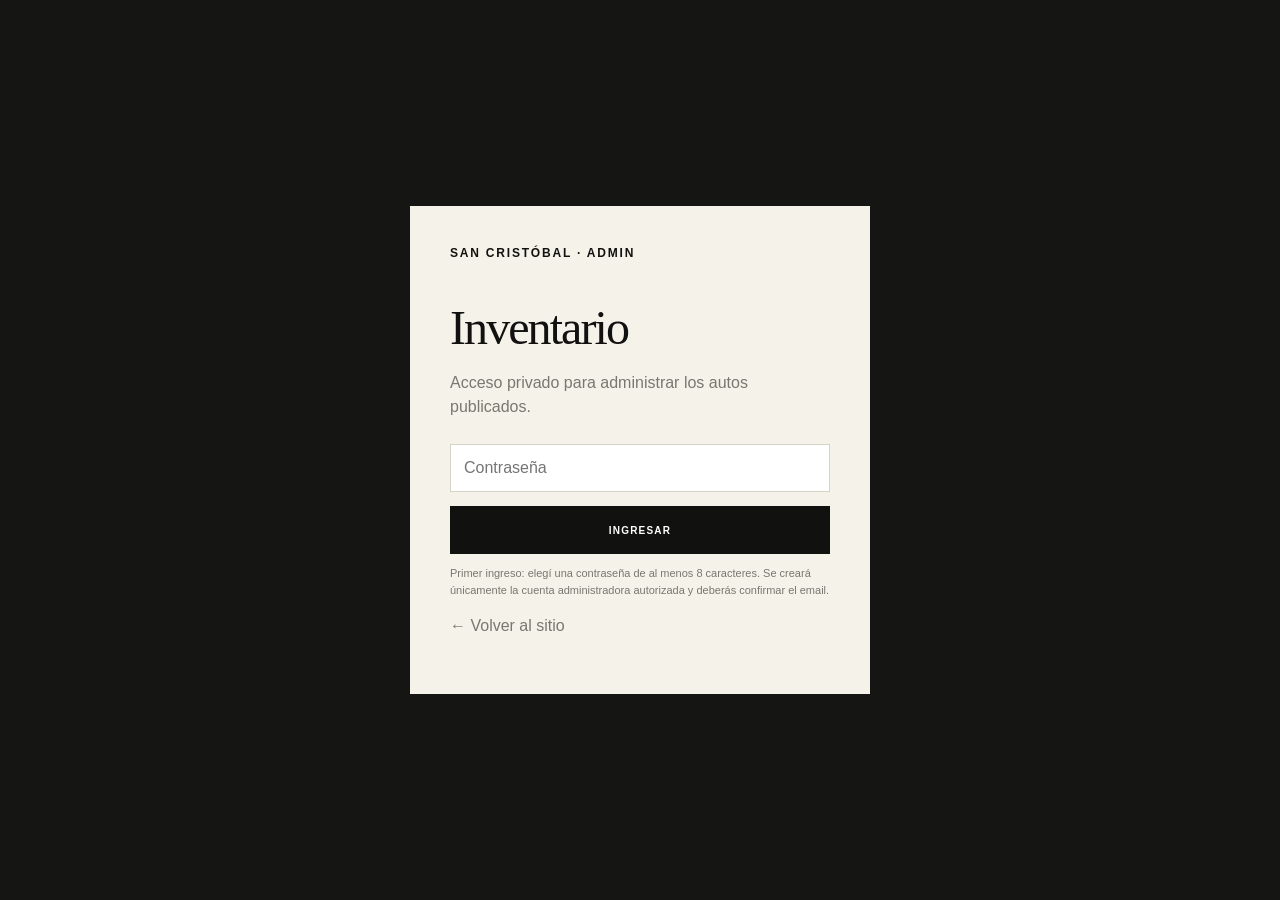
==== admin.html @ 4ffe5f02 "Add used and zero km vehicle categories" ====
<!doctype html><html lang="es"><head><meta charset="utf-8"><meta name="viewport" content="width=device-width,initial-scale=1"><title>Admin | San Cristóbal Car House</title><style>:root{--ink:#111210;--paper:#efede6;--line:#d7d3c9;--muted:#77786f;--acid:#d9ff46;--danger:#a33}*{box-sizing:border-box}body{margin:0;background:var(--paper);color:var(--ink);font-family:Arial,sans-serif}a{color:inherit;text-decoration:none}button,input,select,textarea{font:inherit}.shell{width:min(1260px,calc(100% - 40px));margin:auto}.login{min-height:100vh;background:#151613;display:grid;place-items:center;padding:20px}.login-card{width:min(460px,100%);background:#f5f2ea;padding:40px}.brand{font-weight:800;letter-spacing:.15em;font-size:12px}.login h1,.title h1{font:400 48px Georgia,serif;letter-spacing:-.04em;margin:40px 0 8px}.login p{color:var(--muted);line-height:1.5}.stack{display:grid;gap:14px;margin-top:25px}.stack input,.field input,.field select,.field textarea{width:100%;border:1px solid var(--line);background:#fff;min-height:48px;padding:11px 13px;outline:none}.btn{border:0;background:var(--ink);color:#fff;min-height:48px;padding:0 20px;font-size:10px;text-transform:uppercase;letter-spacing:.12em;font-weight:700;cursor:pointer}.btn.alt{background:#fff;color:var(--ink);border:1px solid var(--line)}.msg{padding:12px 14px;background:#e5ebd2;color:#40501e;font-size:12px;margin:15px 0}.err{background:#f0d8d8;color:#742727}.admin{display:none;padding-bottom:80px}.head{display:flex;justify-content:space-between;align-items:center;padding:30px 0;border-bottom:1px solid var(--line)}.head-actions{display:flex;gap:14px;align-items:center}.head-actions a,.head-actions button{font-size:10px;text-transform:uppercase;letter-spacing:.1em;background:none;border:0;cursor:pointer}.title{display:flex;justify-content:space-between;align-items:end;padding:40px 0 24px}.title h1{margin:0}.panel{background:#fff;border:1px solid var(--line);overflow:auto}.table{width:100%;border-collapse:collapse;min-width:850px}.table th,.table td{padding:15px;border-bottom:1px solid #ece8df;text-align:left;font-size:12px}.table th{font-size:9px;color:var(--muted);letter-spacing:.1em;text-transform:uppercase}.unit{display:flex;align-items:center;gap:12px}.thumb{width:72px;height:52px;background:#1b1c19;object-fit:cover}.actions{display:flex;gap:10px}.actions button{border:0;background:none;cursor:pointer;font-size:10px;text-transform:uppercase}.danger{color:var(--danger)}.modal{position:fixed;inset:0;background:rgba(0,0,0,.65);display:none;align-items:flex-start;justify-content:center;padding:30px;overflow:auto;z-index:40}.modal.open{display:flex}.form{width:min(900px,100%);background:var(--paper);padding:28px}.form-head{display:flex;justify-content:space-between;align-items:center}.form-head h2{font:400 34px Georgia,serif;margin:0}.grid{display:grid;grid-template-columns:repeat(3,1fr);gap:14px;margin-top:24px}.field{display:grid;gap:7px;font-size:9px;letter-spacing:.1em;text-transform:uppercase}.field.full{grid-column:1/-1}.field textarea{min-height:110px;resize:vertical}.checks{display:flex;gap:20px;align-items:center;margin-top:18px}.checks label{font-size:11px}.savebar{display:flex;justify-content:flex-end;gap:10px;margin-top:24px}.photos{display:grid;grid-template-columns:repeat(4,1fr);gap:10px;margin-top:10px}.photo{position:relative;aspect-ratio:4/3;background:#222;border:2px solid transparent;overflow:hidden}.photo.dragging{opacity:.45}.photo.cover{border-color:var(--acid)}.photo img{width:100%;height:100%;object-fit:cover;display:block}.photo-label{position:absolute;left:6px;top:6px;background:var(--acid);color:#111;padding:5px 7px;font-size:8px;font-weight:800;letter-spacing:.08em}.photo-controls{position:absolute;left:6px;right:6px;bottom:6px;display:flex;gap:4px;flex-wrap:wrap}.photo-controls button{border:0;background:rgba(17,18,16,.9);color:#fff;font-size:8px;padding:6px 7px;cursor:pointer}.photo-controls button:disabled{opacity:.35;cursor:not-allowed}.photo-controls .remove{margin-left:auto;background:#782c2c}.photo-help{font-size:11px;color:var(--muted);line-height:1.5;text-transform:none;letter-spacing:0}.small{font-size:11px;color:var(--muted)}@media(max-width:700px){.grid{grid-template-columns:1fr}.title{align-items:start;flex-direction:column;gap:18px}.title .btn{width:100%}.photos{grid-template-columns:1fr 1fr}.modal{padding:10px}.form{padding:18px}.photo-controls button{padding:7px 8px}}@media(max-width:450px){.photos{grid-template-columns:1fr}}</style></head><body><section id="login" class="login"><div class="login-card"><div class="brand">SAN CRISTÓBAL · ADMIN</div><h1>Inventario</h1><p>Acceso privado para administrar los autos publicados.</p><div id="loginMsg"></div><form id="loginForm" class="stack"><input id="password" type="password" minlength="8" placeholder="Contraseña" required><button class="btn">Ingresar</button></form><p class="small">Primer ingreso: elegí una contraseña de al menos 8 caracteres. Se creará únicamente la cuenta administradora autorizada y deberás confirmar el email.</p><p><a href="/">← Volver al sitio</a></p></div></section><section id="admin" class="admin shell"><header class="head"><div><div class="brand">SAN CRISTÓBAL · ADMIN</div><span class="small">Panel privado de inventario</span></div><div class="head-actions"><a href="/analytics.html">Estadísticas</a><a href="/" target="_blank">Ver sitio</a><button id="logout">Salir</button></div></header><div class="title"><div><div class="small">INVENTARIO</div><h1>Autos publicados</h1><p id="count" class="small"></p></div><button id="new" class="btn">+ Publicar auto</button></div><div id="flash"></div><div class="panel"><table class="table"><thead><tr><th>Unidad</th><th>Precio</th><th>Estado</th><th>Web</th><th></th></tr></thead><tbody id="tbody"></tbody></table><div id="empty" class="small" style="padding:25px;display:none">Todavía no cargaste ningún auto.</div></div></section><div id="modal" class="modal"><form id="carForm" class="form"><div class="form-head"><h2 id="formTitle">Publicar auto</h2><button type="button" id="close" class="btn alt">Cerrar</button></div><input id="id" type="hidden"><div class="grid"><label class="field">Tipo de unidad<select id="vehicle_category"><option value="used">Usado</option><option value="zero_km">0 km</option></select></label><label class="field">Marca<input id="brand" required></label><label class="field">Modelo<input id="model" required></label><label class="field">Versión<input id="version"></label><label class="field">Año<input id="year" type="number" min="1950" max="2100" required></label><label class="field">Kilómetros<input id="kilometers" type="number" min="0" required></label><label class="field">Precio<input id="price" type="number" min="0" step="1"></label><label class="field">Moneda<select id="currency"><option>USD</option><option>ARS</option></select></label><label class="field">Estado<select id="status"><option value="available">Disponible</option><option value="reserved">Reservado</option><option value="sold">Vendido</option></select></label><label class="field">Transmisión<input id="transmission" placeholder="Automática"></label><label class="field">Motor<input id="engine" placeholder="2.0 TSI"></label><label class="field">Combustible<input id="fuel" placeholder="Nafta"></label><label class="field">Color<input id="color"></label><label class="field full">Descripción<textarea id="description"></textarea></label><label class="field full">Fotos<input id="files" type="file" accept="image/jpeg,image/png,image/webp" multiple><span class="photo-help">Podés arrastrar las fotos para cambiar el orden o usar las flechas. La primera foto es la portada. También podés tocar “Portada” para mover cualquier foto al primer lugar.</span></label><div id="photos" class="photos field full"></div></div><div class="checks"><label><input id="published" type="checkbox" checked> Publicado</label><label><input id="featured" type="checkbox"> Destacado</label></div><div class="savebar"><span id="saving" class="small"></span><button class="btn" type="submit">Guardar publicación</button></div></form></div><script type="module">import{createClient}from'https://esm.sh/@supabase/supabase-js@2.117.1';const URL='https://hljeiqgrumtlukdvaspz.supabase.co',KEY='sb_publishable_gUvMtgIyXLAwuYFOTV6z-Q_KKpevr63',EMAIL='sancristobalpabloignacio@gmail.com';const s=createClient(URL,KEY);let cars=[],editingImages=[],dragFrom=null;const $=id=>document.getElementById(id);const msg=(t,e=false)=>$('loginMsg').innerHTML=t?`<div class="msg ${e?'err':''}">${t}</div>`:'';const slugify=t=>t.toLowerCase().normalize('NFD').replace(/[\u0300-\u036f]/g,'').replace(/[^a-z0-9]+/g,'-').replace(/^-|-$/g,'')+'-'+Date.now().toString(36);function money(c){return c.price==null?'Consultar':new Intl.NumberFormat('es-AR',{style:'currency',currency:c.currency||'USD',maximumFractionDigits:0}).format(Number(c.price))}async function boot(){const{data:{user}}=await s.auth.getUser();if(user?.email?.toLowerCase()===EMAIL){$('login').style.display='none';$('admin').style.display='block';load()}else{$('login').style.display='grid';$('admin').style.display='none'}}$('loginForm').onsubmit=async e=>{e.preventDefault();msg('Ingresando…');const password=$('password').value;let r=await s.auth.signInWithPassword({email:EMAIL,password});if(!r.error){msg('');boot();return}const sign=await s.auth.signUp({email:EMAIL,password});if(sign.error){msg('Contraseña incorrecta. Si ya creaste el acceso, usá la contraseña elegida. Si es tu primer ingreso, revisá que tenga al menos 8 caracteres.',true);return}msg(sign.data.session?'Acceso creado.':'Acceso creado. Revisá el email de administrador y confirmá la cuenta; luego volvé e ingresá con la misma contraseña.');if(sign.data.session)boot()};$('logout').onclick=async()=>{await s.auth.signOut();location.reload()};async function load(){const{data,error}=await s.from('vehicles').select('*').order('created_at',{ascending:false});if(error){$('flash').innerHTML=`<div class="msg err">${error.message}</div>`;return}cars=data||[];$('count').textContent=`${cars.length} ${cars.length===1?'unidad cargada':'unidades cargadas'}`;$('empty').style.display=cars.length?'none':'block';$('tbody').innerHTML=cars.map(c=>`<tr><td><div class="unit">${c.cover_image?`<img class="thumb" src="${c.cover_image}">`:'<div class="thumb"></div>'}<div><b>${c.brand} ${c.model}</b><div class="small">${c.vehicle_category==='zero_km'?'0 KM · ':''}${c.year} · ${new Intl.NumberFormat('es-AR').format(c.kilometers)} km · ${c.version||''}</div></div></div></td><td><b>${money(c)}</b></td><td>${c.status==='available'?'Disponible':c.status==='reserved'?'Reservado':'Vendido'}</td><td>${c.published?'Publicada':'Oculta'}</td><td><div class="actions"><button data-edit="${c.id}">Editar</button><button class="danger" data-del="${c.id}">Eliminar</button></div></td></tr>`).join('');document.querySelectorAll('[data-edit]').forEach(b=>b.onclick=()=>open(cars.find(c=>c.id===b.dataset.edit)));document.querySelectorAll('[data-del]').forEach(b=>b.onclick=()=>del(b.dataset.del))}function open(c=null){$('formTitle').textContent=c?'Editar publicación':'Publicar auto';$('id').value=c?.id||'';for(const k of ['brand','model','version','year','kilometers','price','transmission','engine','fuel','color','description'])$(k).value=c?.[k]??'';$('currency').value=c?.currency||'USD';$('vehicle_category').value=c?.vehicle_category||'used';$('status').value=c?.status||'available';$('published').checked=c?.published??true;$('featured').checked=c?.featured??false;editingImages=[...(c?.images||[])];if(c?.cover_image&&!editingImages.includes(c.cover_image))editingImages.unshift(c.cover_image);renderPhotos();$('files').value='';$('modal').classList.add('open')}function movePhoto(from,to){if(from===to||from<0||to<0||from>=editingImages.length||to>=editingImages.length)return;const[item]=editingImages.splice(from,1);editingImages.splice(to,0,item);renderPhotos()}function setCover(i){if(i<=0)return;movePhoto(i,0)}function renderPhotos(){$('photos').innerHTML=editingImages.map((x,i)=>`<div class="photo ${i===0?'cover':''}" draggable="true" data-photo-index="${i}"><img src="${x}" alt="Foto ${i+1}">${i===0?'<span class="photo-label">PORTADA</span>':''}<div class="photo-controls">${i>0?`<button type="button" data-cover="${i}">Portada</button>`:''}<button type="button" data-left="${i}" ${i===0?'disabled':''}>←</button><button type="button" data-right="${i}" ${i===editingImages.length-1?'disabled':''}>→</button><button type="button" class="remove" data-rm="${i}">Quitar</button></div></div>`).join('');document.querySelectorAll('[data-cover]').forEach(b=>b.onclick=()=>setCover(Number(b.dataset.cover)));document.querySelectorAll('[data-left]').forEach(b=>b.onclick=()=>movePhoto(Number(b.dataset.left),Number(b.dataset.left)-1));document.querySelectorAll('[data-right]').forEach(b=>b.onclick=()=>movePhoto(Number(b.dataset.right),Number(b.dataset.right)+1));document.querySelectorAll('[data-rm]').forEach(b=>b.onclick=()=>{editingImages.splice(Number(b.dataset.rm),1);renderPhotos()});document.querySelectorAll('[data-photo-index]').forEach(el=>{el.addEventListener('dragstart',e=>{dragFrom=Number(el.dataset.photoIndex);el.classList.add('dragging');e.dataTransfer.effectAllowed='move'});el.addEventListener('dragend',()=>{dragFrom=null;el.classList.remove('dragging')});el.addEventListener('dragover',e=>{e.preventDefault();e.dataTransfer.dropEffect='move'});el.addEventListener('drop',e=>{e.preventDefault();const to=Number(el.dataset.photoIndex);if(dragFrom!==null)movePhoto(dragFrom,to)})})}$('new').onclick=()=>open();$('close').onclick=()=>$('modal').classList.remove('open');async function upload(files){const urls=[];for(const f of files){const ext=(f.name.split('.').pop()||'jpg').toLowerCase();const path=`${crypto.randomUUID()}.${ext}`;const{error}=await s.storage.from('vehicle-images').upload(path,f,{contentType:f.type,upsert:false});if(error)throw error;urls.push(s.storage.from('vehicle-images').getPublicUrl(path).data.publicUrl)}return urls}$('carForm').onsubmit=async e=>{e.preventDefault();$('saving').textContent='Guardando…';try{const added=await upload([...$('files').files]);const images=[...editingImages,...added];const payload={vehicle_category:$('vehicle_category').value,brand:$('brand').value.trim(),model:$('model').value.trim(),version:$('version').value.trim()||null,year:Number($('year').value),kilometers:Number($('kilometers').value),price:$('price').value?Number($('price').value):null,currency:$('currency').value,status:$('status').value,transmission:$('transmission').value.trim()||null,engine:$('engine').value.trim()||null,fuel:$('fuel').value.trim()||null,color:$('color').value.trim()||null,description:$('description').value.trim()||null,published:$('published').checked,featured:$('featured').checked,location:'Buenos Aires',images,cover_image:images[0]||null,updated_at:new Date().toISOString()};const id=$('id').value;let r;if(id)r=await s.from('vehicles').update(payload).eq('id',id);else r=await s.from('vehicles').insert({...payload,slug:slugify(`${payload.brand}-${payload.model}-${payload.year}`)});if(r.error)throw r.error;$('modal').classList.remove('open');$('flash').innerHTML='<div class="msg">Publicación guardada correctamente.</div>';await load()}catch(err){$('saving').textContent='';alert(err.message||'No se pudo guardar')}finally{$('saving').textContent=''}};async function del(id){if(!confirm('¿Eliminar esta publicación?'))return;const c=cars.find(x=>x.id===id);const paths=(c?.images||[]).map(u=>u.split('/vehicle-images/')[1]).filter(Boolean);if(paths.length)await s.storage.from('vehicle-images').remove(paths);const{error}=await s.from('vehicles').delete().eq('id',id);if(error)alert(error.message);else load()}boot();</script></body></html>
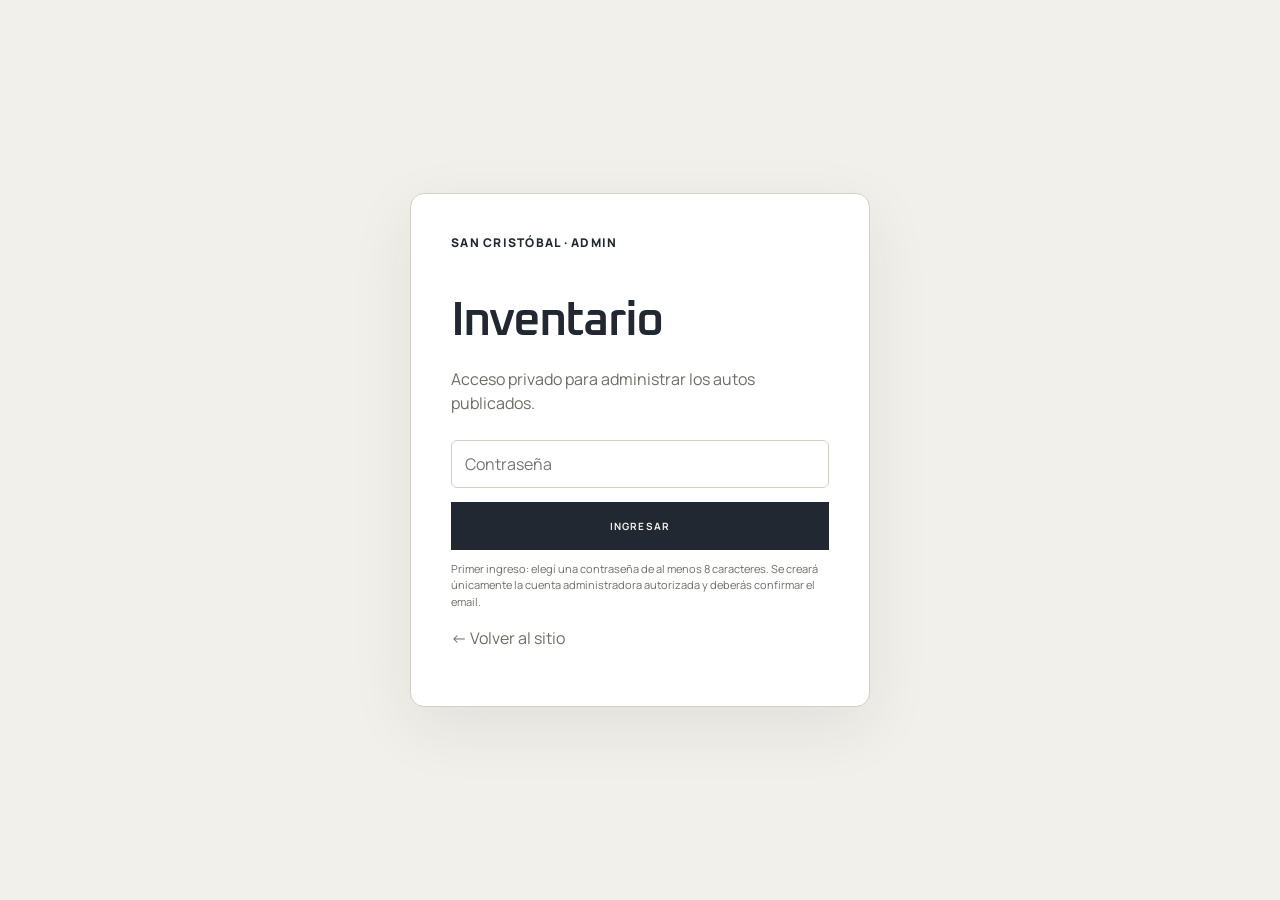
==== commit b2c4d266: "Aplica diseño y paleta principal a admin.html" ====
--- a/admin.html
+++ b/admin.html
@@ -1 +1 @@
-<!doctype html><html lang="es"><head><meta charset="utf-8"><meta name="viewport" content="width=device-width,initial-scale=1"><title>Admin | San Cristóbal Car House</title><style>:root{--ink:#111210;--paper:#efede6;--line:#d7d3c9;--muted:#77786f;--acid:#d9ff46;--danger:#a33}*{box-sizing:border-box}body{margin:0;background:var(--paper);color:var(--ink);font-family:Arial,sans-serif}a{color:inherit;text-decoration:none}button,input,select,textarea{font:inherit}.shell{width:min(1260px,calc(100% - 40px));margin:auto}.login{min-height:100vh;background:#151613;display:grid;place-items:center;padding:20px}.login-card{width:min(460px,100%);background:#f5f2ea;padding:40px}.brand{font-weight:800;letter-spacing:.15em;font-size:12px}.login h1,.title h1{font:400 48px Georgia,serif;letter-spacing:-.04em;margin:40px 0 8px}.login p{color:var(--muted);line-height:1.5}.stack{display:grid;gap:14px;margin-top:25px}.stack input,.field input,.field select,.field textarea{width:100%;border:1px solid var(--line);background:#fff;min-height:48px;padding:11px 13px;outline:none}.btn{border:0;background:var(--ink);color:#fff;min-height:48px;padding:0 20px;font-size:10px;text-transform:uppercase;letter-spacing:.12em;font-weight:700;cursor:pointer}.btn.alt{background:#fff;color:var(--ink);border:1px solid var(--line)}.msg{padding:12px 14px;background:#e5ebd2;color:#40501e;font-size:12px;margin:15px 0}.err{background:#f0d8d8;color:#742727}.admin{display:none;padding-bottom:80px}.head{display:flex;justify-content:space-between;align-items:center;padding:30px 0;border-bottom:1px solid var(--line)}.head-actions{display:flex;gap:14px;align-items:center}.head-actions a,.head-actions button{font-size:10px;text-transform:uppercase;letter-spacing:.1em;background:none;border:0;cursor:pointer}.title{display:flex;justify-content:space-between;align-items:end;padding:40px 0 24px}.title h1{margin:0}.panel{background:#fff;border:1px solid var(--line);overflow:auto}.table{width:100%;border-collapse:collapse;min-width:850px}.table th,.table td{padding:15px;border-bottom:1px solid #ece8df;text-align:left;font-size:12px}.table th{font-size:9px;color:var(--muted);letter-spacing:.1em;text-transform:uppercase}.unit{display:flex;align-items:center;gap:12px}.thumb{width:72px;height:52px;background:#1b1c19;object-fit:cover}.actions{display:flex;gap:10px}.actions button{border:0;background:none;cursor:pointer;font-size:10px;text-transform:uppercase}.danger{color:var(--danger)}.modal{position:fixed;inset:0;background:rgba(0,0,0,.65);display:none;align-items:flex-start;justify-content:center;padding:30px;overflow:auto;z-index:40}.modal.open{display:flex}.form{width:min(900px,100%);background:var(--paper);padding:28px}.form-head{display:flex;justify-content:space-between;align-items:center}.form-head h2{font:400 34px Georgia,serif;margin:0}.grid{display:grid;grid-template-columns:repeat(3,1fr);gap:14px;margin-top:24px}.field{display:grid;gap:7px;font-size:9px;letter-spacing:.1em;text-transform:uppercase}.field.full{grid-column:1/-1}.field textarea{min-height:110px;resize:vertical}.checks{display:flex;gap:20px;align-items:center;margin-top:18px}.checks label{font-size:11px}.savebar{display:flex;justify-content:flex-end;gap:10px;margin-top:24px}.photos{display:grid;grid-template-columns:repeat(4,1fr);gap:10px;margin-top:10px}.photo{position:relative;aspect-ratio:4/3;background:#222;border:2px solid transparent;overflow:hidden}.photo.dragging{opacity:.45}.photo.cover{border-color:var(--acid)}.photo img{width:100%;height:100%;object-fit:cover;display:block}.photo-label{position:absolute;left:6px;top:6px;background:var(--acid);color:#111;padding:5px 7px;font-size:8px;font-weight:800;letter-spacing:.08em}.photo-controls{position:absolute;left:6px;right:6px;bottom:6px;display:flex;gap:4px;flex-wrap:wrap}.photo-controls button{border:0;background:rgba(17,18,16,.9);color:#fff;font-size:8px;padding:6px 7px;cursor:pointer}.photo-controls button:disabled{opacity:.35;cursor:not-allowed}.photo-controls .remove{margin-left:auto;background:#782c2c}.photo-help{font-size:11px;color:var(--muted);line-height:1.5;text-transform:none;letter-spacing:0}.small{font-size:11px;color:var(--muted)}@media(max-width:700px){.grid{grid-template-columns:1fr}.title{align-items:start;flex-direction:column;gap:18px}.title .btn{width:100%}.photos{grid-template-columns:1fr 1fr}.modal{padding:10px}.form{padding:18px}.photo-controls button{padding:7px 8px}}@media(max-width:450px){.photos{grid-template-columns:1fr}}</style></head><body><section id="login" class="login"><div class="login-card"><div class="brand">SAN CRISTÓBAL · ADMIN</div><h1>Inventario</h1><p>Acceso privado para administrar los autos publicados.</p><div id="loginMsg"></div><form id="loginForm" class="stack"><input id="password" type="password" minlength="8" placeholder="Contraseña" required><button class="btn">Ingresar</button></form><p class="small">Primer ingreso: elegí una contraseña de al menos 8 caracteres. Se creará únicamente la cuenta administradora autorizada y deberás confirmar el email.</p><p><a href="/">← Volver al sitio</a></p></div></section><section id="admin" class="admin shell"><header class="head"><div><div class="brand">SAN CRISTÓBAL · ADMIN</div><span class="small">Panel privado de inventario</span></div><div class="head-actions"><a href="/analytics.html">Estadísticas</a><a href="/" target="_blank">Ver sitio</a><button id="logout">Salir</button></div></header><div class="title"><div><div class="small">INVENTARIO</div><h1>Autos publicados</h1><p id="count" class="small"></p></div><button id="new" class="btn">+ Publicar auto</button></div><div id="flash"></div><div class="panel"><table class="table"><thead><tr><th>Unidad</th><th>Precio</th><th>Estado</th><th>Web</th><th></th></tr></thead><tbody id="tbody"></tbody></table><div id="empty" class="small" style="padding:25px;display:none">Todavía no cargaste ningún auto.</div></div></section><div id="modal" class="modal"><form id="carForm" class="form"><div class="form-head"><h2 id="formTitle">Publicar auto</h2><button type="button" id="close" class="btn alt">Cerrar</button></div><input id="id" type="hidden"><div class="grid"><label class="field">Tipo de unidad<select id="vehicle_category"><option value="used">Usado</option><option value="zero_km">0 km</option></select></label><label class="field">Marca<input id="brand" required></label><label class="field">Modelo<input id="model" required></label><label class="field">Versión<input id="version"></label><label class="field">Año<input id="year" type="number" min="1950" max="2100" required></label><label class="field">Kilómetros<input id="kilometers" type="number" min="0" required></label><label class="field">Precio<input id="price" type="number" min="0" step="1"></label><label class="field">Moneda<select id="currency"><option>USD</option><option>ARS</option></select></label><label class="field">Estado<select id="status"><option value="available">Disponible</option><option value="reserved">Reservado</option><option value="sold">Vendido</option></select></label><label class="field">Transmisión<input id="transmission" placeholder="Automática"></label><label class="field">Motor<input id="engine" placeholder="2.0 TSI"></label><label class="field">Combustible<input id="fuel" placeholder="Nafta"></label><label class="field">Color<input id="color"></label><label class="field full">Descripción<textarea id="description"></textarea></label><label class="field full">Fotos<input id="files" type="file" accept="image/jpeg,image/png,image/webp" multiple><span class="photo-help">Podés arrastrar las fotos para cambiar el orden o usar las flechas. La primera foto es la portada. También podés tocar “Portada” para mover cualquier foto al primer lugar.</span></label><div id="photos" class="photos field full"></div></div><div class="checks"><label><input id="published" type="checkbox" checked> Publicado</label><label><input id="featured" type="checkbox"> Destacado</label></div><div class="savebar"><span id="saving" class="small"></span><button class="btn" type="submit">Guardar publicación</button></div></form></div><script type="module">import{createClient}from'https://esm.sh/@supabase/supabase-js@2.117.1';const URL='https://hljeiqgrumtlukdvaspz.supabase.co',KEY='sb_publishable_gUvMtgIyXLAwuYFOTV6z-Q_KKpevr63',EMAIL='sancristobalpabloignacio@gmail.com';const s=createClient(URL,KEY);let cars=[],editingImages=[],dragFrom=null;const $=id=>document.getElementById(id);const msg=(t,e=false)=>$('loginMsg').innerHTML=t?`<div class="msg ${e?'err':''}">${t}</div>`:'';const slugify=t=>t.toLowerCase().normalize('NFD').replace(/[\u0300-\u036f]/g,'').replace(/[^a-z0-9]+/g,'-').replace(/^-|-$/g,'')+'-'+Date.now().toString(36);function money(c){return c.price==null?'Consultar':new Intl.NumberFormat('es-AR',{style:'currency',currency:c.currency||'USD',maximumFractionDigits:0}).format(Number(c.price))}async function boot(){const{data:{user}}=await s.auth.getUser();if(user?.email?.toLowerCase()===EMAIL){$('login').style.display='none';$('admin').style.display='block';load()}else{$('login').style.display='grid';$('admin').style.display='none'}}$('loginForm').onsubmit=async e=>{e.preventDefault();msg('Ingresando…');const password=$('password').value;let r=await s.auth.signInWithPassword({email:EMAIL,password});if(!r.error){msg('');boot();return}const sign=await s.auth.signUp({email:EMAIL,password});if(sign.error){msg('Contraseña incorrecta. Si ya creaste el acceso, usá la contraseña elegida. Si es tu primer ingreso, revisá que tenga al menos 8 caracteres.',true);return}msg(sign.data.session?'Acceso creado.':'Acceso creado. Revisá el email de administrador y confirmá la cuenta; luego volvé e ingresá con la misma contraseña.');if(sign.data.session)boot()};$('logout').onclick=async()=>{await s.auth.signOut();location.reload()};async function load(){const{data,error}=await s.from('vehicles').select('*').order('created_at',{ascending:false});if(error){$('flash').innerHTML=`<div class="msg err">${error.message}</div>`;return}cars=data||[];$('count').textContent=`${cars.length} ${cars.length===1?'unidad cargada':'unidades cargadas'}`;$('empty').style.display=cars.length?'none':'block';$('tbody').innerHTML=cars.map(c=>`<tr><td><div class="unit">${c.cover_image?`<img class="thumb" src="${c.cover_image}">`:'<div class="thumb"></div>'}<div><b>${c.brand} ${c.model}</b><div class="small">${c.vehicle_category==='zero_km'?'0 KM · ':''}${c.year} · ${new Intl.NumberFormat('es-AR').format(c.kilometers)} km · ${c.version||''}</div></div></div></td><td><b>${money(c)}</b></td><td>${c.status==='available'?'Disponible':c.status==='reserved'?'Reservado':'Vendido'}</td><td>${c.published?'Publicada':'Oculta'}</td><td><div class="actions"><button data-edit="${c.id}">Editar</button><button class="danger" data-del="${c.id}">Eliminar</button></div></td></tr>`).join('');document.querySelectorAll('[data-edit]').forEach(b=>b.onclick=()=>open(cars.find(c=>c.id===b.dataset.edit)));document.querySelectorAll('[data-del]').forEach(b=>b.onclick=()=>del(b.dataset.del))}function open(c=null){$('formTitle').textContent=c?'Editar publicación':'Publicar auto';$('id').value=c?.id||'';for(const k of ['brand','model','version','year','kilometers','price','transmission','engine','fuel','color','description'])$(k).value=c?.[k]??'';$('currency').value=c?.currency||'USD';$('vehicle_category').value=c?.vehicle_category||'used';$('status').value=c?.status||'available';$('published').checked=c?.published??true;$('featured').checked=c?.featured??false;editingImages=[...(c?.images||[])];if(c?.cover_image&&!editingImages.includes(c.cover_image))editingImages.unshift(c.cover_image);renderPhotos();$('files').value='';$('modal').classList.add('open')}function movePhoto(from,to){if(from===to||from<0||to<0||from>=editingImages.length||to>=editingImages.length)return;const[item]=editingImages.splice(from,1);editingImages.splice(to,0,item);renderPhotos()}function setCover(i){if(i<=0)return;movePhoto(i,0)}function renderPhotos(){$('photos').innerHTML=editingImages.map((x,i)=>`<div class="photo ${i===0?'cover':''}" draggable="true" data-photo-index="${i}"><img src="${x}" alt="Foto ${i+1}">${i===0?'<span class="photo-label">PORTADA</span>':''}<div class="photo-controls">${i>0?`<button type="button" data-cover="${i}">Portada</button>`:''}<button type="button" data-left="${i}" ${i===0?'disabled':''}>←</button><button type="button" data-right="${i}" ${i===editingImages.length-1?'disabled':''}>→</button><button type="button" class="remove" data-rm="${i}">Quitar</button></div></div>`).join('');document.querySelectorAll('[data-cover]').forEach(b=>b.onclick=()=>setCover(Number(b.dataset.cover)));document.querySelectorAll('[data-left]').forEach(b=>b.onclick=()=>movePhoto(Number(b.dataset.left),Number(b.dataset.left)-1));document.querySelectorAll('[data-right]').forEach(b=>b.onclick=()=>movePhoto(Number(b.dataset.right),Number(b.dataset.right)+1));document.querySelectorAll('[data-rm]').forEach(b=>b.onclick=()=>{editingImages.splice(Number(b.dataset.rm),1);renderPhotos()});document.querySelectorAll('[data-photo-index]').forEach(el=>{el.addEventListener('dragstart',e=>{dragFrom=Number(el.dataset.photoIndex);el.classList.add('dragging');e.dataTransfer.effectAllowed='move'});el.addEventListener('dragend',()=>{dragFrom=null;el.classList.remove('dragging')});el.addEventListener('dragover',e=>{e.preventDefault();e.dataTransfer.dropEffect='move'});el.addEventListener('drop',e=>{e.preventDefault();const to=Number(el.dataset.photoIndex);if(dragFrom!==null)movePhoto(dragFrom,to)})})}$('new').onclick=()=>open();$('close').onclick=()=>$('modal').classList.remove('open');async function upload(files){const urls=[];for(const f of files){const ext=(f.name.split('.').pop()||'jpg').toLowerCase();const path=`${crypto.randomUUID()}.${ext}`;const{error}=await s.storage.from('vehicle-images').upload(path,f,{contentType:f.type,upsert:false});if(error)throw error;urls.push(s.storage.from('vehicle-images').getPublicUrl(path).data.publicUrl)}return urls}$('carForm').onsubmit=async e=>{e.preventDefault();$('saving').textContent='Guardando…';try{const added=await upload([...$('files').files]);const images=[...editingImages,...added];const payload={vehicle_category:$('vehicle_category').value,brand:$('brand').value.trim(),model:$('model').value.trim(),version:$('version').value.trim()||null,year:Number($('year').value),kilometers:Number($('kilometers').value),price:$('price').value?Number($('price').value):null,currency:$('currency').value,status:$('status').value,transmission:$('transmission').value.trim()||null,engine:$('engine').value.trim()||null,fuel:$('fuel').value.trim()||null,color:$('color').value.trim()||null,description:$('description').value.trim()||null,published:$('published').checked,featured:$('featured').checked,location:'Buenos Aires',images,cover_image:images[0]||null,updated_at:new Date().toISOString()};const id=$('id').value;let r;if(id)r=await s.from('vehicles').update(payload).eq('id',id);else r=await s.from('vehicles').insert({...payload,slug:slugify(`${payload.brand}-${payload.model}-${payload.year}`)});if(r.error)throw r.error;$('modal').classList.remove('open');$('flash').innerHTML='<div class="msg">Publicación guardada correctamente.</div>';await load()}catch(err){$('saving').textContent='';alert(err.message||'No se pudo guardar')}finally{$('saving').textContent=''}};async function del(id){if(!confirm('¿Eliminar esta publicación?'))return;const c=cars.find(x=>x.id===id);const paths=(c?.images||[]).map(u=>u.split('/vehicle-images/')[1]).filter(Boolean);if(paths.length)await s.storage.from('vehicle-images').remove(paths);const{error}=await s.from('vehicles').delete().eq('id',id);if(error)alert(error.message);else load()}boot();</script></body></html>+<!doctype html><html lang="es"><head><meta charset="utf-8"><meta name="viewport" content="width=device-width,initial-scale=1"><title>Admin | San Cristóbal Car House</title><link rel="icon" href="/favicon-admin.svg" type="image/svg+xml"><meta name="theme-color" content="#F2F0EA"><style>:root{--ink:#111210;--paper:#efede6;--line:#d7d3c9;--muted:#77786f;--acid:#d9ff46;--danger:#a33}*{box-sizing:border-box}body{margin:0;background:var(--paper);color:var(--ink);font-family:Arial,sans-serif}a{color:inherit;text-decoration:none}button,input,select,textarea{font:inherit}.shell{width:min(1260px,calc(100% - 40px));margin:auto}.login{min-height:100vh;background:#151613;display:grid;place-items:center;padding:20px}.login-card{width:min(460px,100%);background:#f5f2ea;padding:40px}.brand{font-weight:800;letter-spacing:.15em;font-size:12px}.login h1,.title h1{font:400 48px Georgia,serif;letter-spacing:-.04em;margin:40px 0 8px}.login p{color:var(--muted);line-height:1.5}.stack{display:grid;gap:14px;margin-top:25px}.stack input,.field input,.field select,.field textarea{width:100%;border:1px solid var(--line);background:#fff;min-height:48px;padding:11px 13px;outline:none}.btn{border:0;background:var(--ink);color:#fff;min-height:48px;padding:0 20px;font-size:10px;text-transform:uppercase;letter-spacing:.12em;font-weight:700;cursor:pointer}.btn.alt{background:#fff;color:var(--ink);border:1px solid var(--line)}.msg{padding:12px 14px;background:#e5ebd2;color:#40501e;font-size:12px;margin:15px 0}.err{background:#f0d8d8;color:#742727}.admin{display:none;padding-bottom:80px}.head{display:flex;justify-content:space-between;align-items:center;padding:30px 0;border-bottom:1px solid var(--line)}.head-actions{display:flex;gap:14px;align-items:center}.head-actions a,.head-actions button{font-size:10px;text-transform:uppercase;letter-spacing:.1em;background:none;border:0;cursor:pointer}.title{display:flex;justify-content:space-between;align-items:end;padding:40px 0 24px}.title h1{margin:0}.panel{background:#fff;border:1px solid var(--line);overflow:auto}.table{width:100%;border-collapse:collapse;min-width:850px}.table th,.table td{padding:15px;border-bottom:1px solid #ece8df;text-align:left;font-size:12px}.table th{font-size:9px;color:var(--muted);letter-spacing:.1em;text-transform:uppercase}.unit{display:flex;align-items:center;gap:12px}.thumb{width:72px;height:52px;background:#1b1c19;object-fit:cover}.actions{display:flex;gap:10px}.actions button{border:0;background:none;cursor:pointer;font-size:10px;text-transform:uppercase}.danger{color:var(--danger)}.modal{position:fixed;inset:0;background:rgba(0,0,0,.65);display:none;align-items:flex-start;justify-content:center;padding:30px;overflow:auto;z-index:40}.modal.open{display:flex}.form{width:min(900px,100%);background:var(--paper);padding:28px}.form-head{display:flex;justify-content:space-between;align-items:center}.form-head h2{font:400 34px Georgia,serif;margin:0}.grid{display:grid;grid-template-columns:repeat(3,1fr);gap:14px;margin-top:24px}.field{display:grid;gap:7px;font-size:9px;letter-spacing:.1em;text-transform:uppercase}.field.full{grid-column:1/-1}.field textarea{min-height:110px;resize:vertical}.checks{display:flex;gap:20px;align-items:center;margin-top:18px}.checks label{font-size:11px}.savebar{display:flex;justify-content:flex-end;gap:10px;margin-top:24px}.photos{display:grid;grid-template-columns:repeat(4,1fr);gap:10px;margin-top:10px}.photo{position:relative;aspect-ratio:4/3;background:#222;border:2px solid transparent;overflow:hidden}.photo.dragging{opacity:.45}.photo.cover{border-color:var(--acid)}.photo img{width:100%;height:100%;object-fit:cover;display:block}.photo-label{position:absolute;left:6px;top:6px;background:var(--acid);color:#111;padding:5px 7px;font-size:8px;font-weight:800;letter-spacing:.08em}.photo-controls{position:absolute;left:6px;right:6px;bottom:6px;display:flex;gap:4px;flex-wrap:wrap}.photo-controls button{border:0;background:rgba(17,18,16,.9);color:#fff;font-size:8px;padding:6px 7px;cursor:pointer}.photo-controls button:disabled{opacity:.35;cursor:not-allowed}.photo-controls .remove{margin-left:auto;background:#782c2c}.photo-help{font-size:11px;color:var(--muted);line-height:1.5;text-transform:none;letter-spacing:0}.small{font-size:11px;color:var(--muted)}@media(max-width:700px){.grid{grid-template-columns:1fr}.title{align-items:start;flex-direction:column;gap:18px}.title .btn{width:100%}.photos{grid-template-columns:1fr 1fr}.modal{padding:10px}.form{padding:18px}.photo-controls button{padding:7px 8px}}@media(max-width:450px){.photos{grid-template-columns:1fr}}</style><link rel="stylesheet" href="/backoffice-theme.css"></head><body class="admin-ui"><section id="login" class="login"><div class="login-card"><div class="brand">SAN CRISTÓBAL · ADMIN</div><h1>Inventario</h1><p>Acceso privado para administrar los autos publicados.</p><div id="loginMsg"></div><form id="loginForm" class="stack"><input id="password" type="password" minlength="8" placeholder="Contraseña" required><button class="btn">Ingresar</button></form><p class="small">Primer ingreso: elegí una contraseña de al menos 8 caracteres. Se creará únicamente la cuenta administradora autorizada y deberás confirmar el email.</p><p><a href="/">← Volver al sitio</a></p></div></section><section id="admin" class="admin shell"><header class="head"><div><div class="brand">SAN CRISTÓBAL · ADMIN</div><span class="small">Panel privado de inventario</span></div><div class="head-actions"><a href="/analytics.html">Estadísticas</a><a href="/" target="_blank">Ver sitio</a><button id="logout">Salir</button></div></header><div class="title"><div><div class="small">INVENTARIO</div><h1>Autos publicados</h1><p id="count" class="small"></p></div><button id="new" class="btn">+ Publicar auto</button></div><div id="flash"></div><div class="panel"><table class="table"><thead><tr><th>Unidad</th><th>Precio</th><th>Estado</th><th>Web</th><th></th></tr></thead><tbody id="tbody"></tbody></table><div id="empty" class="small" style="padding:25px;display:none">Todavía no cargaste ningún auto.</div></div></section><div id="modal" class="modal"><form id="carForm" class="form"><div class="form-head"><h2 id="formTitle">Publicar auto</h2><button type="button" id="close" class="btn alt">Cerrar</button></div><input id="id" type="hidden"><div class="grid"><label class="field">Marca<input id="brand" required></label><label class="field">Modelo<input id="model" required></label><label class="field">Versión<input id="version"></label><label class="field">Año<input id="year" type="number" min="1950" max="2100" required></label><label class="field">Kilómetros<input id="kilometers" type="number" min="0" required></label><label class="field">Precio<input id="price" type="number" min="0" step="1"></label><label class="field">Moneda<select id="currency"><option>USD</option><option>ARS</option></select></label><label class="field">Estado<select id="status"><option value="available">Disponible</option><option value="reserved">Reservado</option><option value="sold">Vendido</option></select></label><label class="field">Transmisión<input id="transmission" placeholder="Automática"></label><label class="field">Motor<input id="engine" placeholder="2.0 TSI"></label><label class="field">Combustible<input id="fuel" placeholder="Nafta"></label><label class="field">Color<input id="color"></label><label class="field full">Descripción<textarea id="description"></textarea></label><label class="field full">Fotos<input id="files" type="file" accept="image/jpeg,image/png,image/webp" multiple><span class="photo-help">Podés arrastrar las fotos para cambiar el orden o usar las flechas. La primera foto es la portada. También podés tocar “Portada” para mover cualquier foto al primer lugar.</span></label><div id="photos" class="photos field full"></div></div><div class="checks"><label><input id="published" type="checkbox" checked> Publicado</label><label><input id="featured" type="checkbox"> Destacado</label></div><div class="savebar"><span id="saving" class="small"></span><button class="btn" type="submit">Guardar publicación</button></div></form></div><script type="module">import{createClient}from'https://esm.sh/@supabase/supabase-js@2.117.1';const URL='https://hljeiqgrumtlukdvaspz.supabase.co',KEY='sb_publishable_gUvMtgIyXLAwuYFOTV6z-Q_KKpevr63',EMAIL='sancristobalpabloignacio@gmail.com';const s=createClient(URL,KEY);let cars=[],editingImages=[],dragFrom=null;const $=id=>document.getElementById(id);const msg=(t,e=false)=>$('loginMsg').innerHTML=t?`<div class="msg ${e?'err':''}">${t}</div>`:'';const slugify=t=>t.toLowerCase().normalize('NFD').replace(/[\u0300-\u036f]/g,'').replace(/[^a-z0-9]+/g,'-').replace(/^-|-$/g,'')+'-'+Date.now().toString(36);function money(c){return c.price==null?'Consultar':new Intl.NumberFormat('es-AR',{style:'currency',currency:c.currency||'USD',maximumFractionDigits:0}).format(Number(c.price))}async function boot(){const{data:{user}}=await s.auth.getUser();if(user?.email?.toLowerCase()===EMAIL){$('login').style.display='none';$('admin').style.display='block';load()}else{$('login').style.display='grid';$('admin').style.display='none'}}$('loginForm').onsubmit=async e=>{e.preventDefault();msg('Ingresando…');const password=$('password').value;let r=await s.auth.signInWithPassword({email:EMAIL,password});if(!r.error){msg('');boot();return}const sign=await s.auth.signUp({email:EMAIL,password});if(sign.error){msg('Contraseña incorrecta. Si ya creaste el acceso, usá la contraseña elegida. Si es tu primer ingreso, revisá que tenga al menos 8 caracteres.',true);return}msg(sign.data.session?'Acceso creado.':'Acceso creado. Revisá el email de administrador y confirmá la cuenta; luego volvé e ingresá con la misma contraseña.');if(sign.data.session)boot()};$('logout').onclick=async()=>{await s.auth.signOut();location.reload()};async function load(){const{data,error}=await s.from('vehicles').select('*').order('created_at',{ascending:false});if(error){$('flash').innerHTML=`<div class="msg err">${error.message}</div>`;return}cars=data||[];$('count').textContent=`${cars.length} ${cars.length===1?'unidad cargada':'unidades cargadas'}`;$('empty').style.display=cars.length?'none':'block';$('tbody').innerHTML=cars.map(c=>`<tr><td><div class="unit">${c.cover_image?`<img class="thumb" src="${c.cover_image}">`:'<div class="thumb"></div>'}<div><b>${c.brand} ${c.model}</b><div class="small">${c.vehicle_category==='zero_km'?'0 KM · ':''}${c.year} · ${new Intl.NumberFormat('es-AR').format(c.kilometers)} km · ${c.version||''}</div></div></div></td><td><b>${money(c)}</b></td><td>${c.status==='available'?'Disponible':c.status==='reserved'?'Reservado':'Vendido'}</td><td>${c.published?'Publicada':'Oculta'}</td><td><div class="actions"><button data-edit="${c.id}">Editar</button><button class="danger" data-del="${c.id}">Eliminar</button></div></td></tr>`).join('');document.querySelectorAll('[data-edit]').forEach(b=>b.onclick=()=>open(cars.find(c=>c.id===b.dataset.edit)));document.querySelectorAll('[data-del]').forEach(b=>b.onclick=()=>del(b.dataset.del))}function open(c=null){$('formTitle').textContent=c?'Editar publicación':'Publicar auto';$('id').value=c?.id||'';for(const k of ['brand','model','version','year','kilometers','price','transmission','engine','fuel','color','description'])$(k).value=c?.[k]??'';$('currency').value=c?.currency||'USD';$('status').value=c?.status||'available';$('published').checked=c?.published??true;$('featured').checked=c?.featured??false;editingImages=[...(c?.images||[])];if(c?.cover_image&&!editingImages.includes(c.cover_image))editingImages.unshift(c.cover_image);renderPhotos();$('files').value='';$('modal').classList.add('open')}function movePhoto(from,to){if(from===to||from<0||to<0||from>=editingImages.length||to>=editingImages.length)return;const[item]=editingImages.splice(from,1);editingImages.splice(to,0,item);renderPhotos()}function setCover(i){if(i<=0)return;movePhoto(i,0)}function renderPhotos(){$('photos').innerHTML=editingImages.map((x,i)=>`<div class="photo ${i===0?'cover':''}" draggable="true" data-photo-index="${i}"><img src="${x}" alt="Foto ${i+1}">${i===0?'<span class="photo-label">PORTADA</span>':''}<div class="photo-controls">${i>0?`<button type="button" data-cover="${i}">Portada</button>`:''}<button type="button" data-left="${i}" ${i===0?'disabled':''}>←</button><button type="button" data-right="${i}" ${i===editingImages.length-1?'disabled':''}>→</button><button type="button" class="remove" data-rm="${i}">Quitar</button></div></div>`).join('');document.querySelectorAll('[data-cover]').forEach(b=>b.onclick=()=>setCover(Number(b.dataset.cover)));document.querySelectorAll('[data-left]').forEach(b=>b.onclick=()=>movePhoto(Number(b.dataset.left),Number(b.dataset.left)-1));document.querySelectorAll('[data-right]').forEach(b=>b.onclick=()=>movePhoto(Number(b.dataset.right),Number(b.dataset.right)+1));document.querySelectorAll('[data-rm]').forEach(b=>b.onclick=()=>{editingImages.splice(Number(b.dataset.rm),1);renderPhotos()});document.querySelectorAll('[data-photo-index]').forEach(el=>{el.addEventListener('dragstart',e=>{dragFrom=Number(el.dataset.photoIndex);el.classList.add('dragging');e.dataTransfer.effectAllowed='move'});el.addEventListener('dragend',()=>{dragFrom=null;el.classList.remove('dragging')});el.addEventListener('dragover',e=>{e.preventDefault();e.dataTransfer.dropEffect='move'});el.addEventListener('drop',e=>{e.preventDefault();const to=Number(el.dataset.photoIndex);if(dragFrom!==null)movePhoto(dragFrom,to)})})}$('new').onclick=()=>open();$('close').onclick=()=>$('modal').classList.remove('open');async function upload(files){const urls=[];for(const f of files){const ext=(f.name.split('.').pop()||'jpg').toLowerCase();const path=`${crypto.randomUUID()}.${ext}`;const{error}=await s.storage.from('vehicle-images').upload(path,f,{contentType:f.type,upsert:false});if(error)throw error;urls.push(s.storage.from('vehicle-images').getPublicUrl(path).data.publicUrl)}return urls}$('carForm').onsubmit=async e=>{e.preventDefault();$('saving').textContent='Guardando…';try{const added=await upload([...$('files').files]);const images=[...editingImages,...added];const payload={vehicle_category:'used',brand:$('brand').value.trim(),model:$('model').value.trim(),version:$('version').value.trim()||null,year:Number($('year').value),kilometers:Number($('kilometers').value),price:$('price').value?Number($('price').value):null,currency:$('currency').value,status:$('status').value,transmission:$('transmission').value.trim()||null,engine:$('engine').value.trim()||null,fuel:$('fuel').value.trim()||null,color:$('color').value.trim()||null,description:$('description').value.trim()||null,published:$('published').checked,featured:$('featured').checked,location:'Buenos Aires',images,cover_image:images[0]||null,updated_at:new Date().toISOString()};const id=$('id').value;let r;if(id)r=await s.from('vehicles').update(payload).eq('id',id);else r=await s.from('vehicles').insert({...payload,slug:slugify(`${payload.brand}-${payload.model}-${payload.year}`)});if(r.error)throw r.error;$('modal').classList.remove('open');$('flash').innerHTML='<div class="msg">Publicación guardada correctamente.</div>';await load()}catch(err){$('saving').textContent='';alert(err.message||'No se pudo guardar')}finally{$('saving').textContent=''}};async function del(id){if(!confirm('¿Eliminar esta publicación?'))return;const c=cars.find(x=>x.id===id);const paths=(c?.images||[]).map(u=>u.split('/vehicle-images/')[1]).filter(Boolean);if(paths.length)await s.storage.from('vehicle-images').remove(paths);const{error}=await s.from('vehicles').delete().eq('id',id);if(error)alert(error.message);else load()}boot();</script></body></html>
--- a/backoffice-theme.css
+++ b/backoffice-theme.css
@@ -0,0 +1,92 @@
+/* Identidad compartida de San Cristóbal · Car House
+   Paleta del sitio principal: carbón #222831, arena #948979, marfil #F2F0EA. */
+@import url('https://fonts.googleapis.com/css2?family=Manrope:wght@400;500;600;700;800&family=Oxanium:wght@400;500;600;700&display=swap');
+:root{
+ --ink:#222831;--paper:#F2F0EA;--panel:#FBFAF7;--line:#D4CFC4;
+ --muted:#6E6C65;--stone:#DAD5CB;--olive:#948979;--acid:#948979;
+ --cream:#E8E3D9;--white:#fff;--danger:#A33;--sand:#948979;
+}
+body{background:var(--paper);color:var(--ink);font-family:"Manrope",Arial,sans-serif}
+button,input,select,textarea{font-family:"Manrope",Arial,sans-serif}
+:focus-visible{outline:2px solid #948979;outline-offset:3px}
+.brand{color:var(--ink);font-weight:800;letter-spacing:.105em}
+:is(.title h1,.top h1,.form-head h2,.login h1,.section h2,.formbox h2,.contact h2){
+ font-family:"Oxanium","Manrope",Arial,sans-serif;font-weight:600;letter-spacing:-.04em;
+}
+a:hover{color:#665C50}
+:is(.head,.panel,.metric,.section,.formbox,.report-row,.listing,.offer-card,.channel-card){
+ border-color:var(--line);
+}
+:is(.metric,.section,.formbox,.report-row,.listing,.offer-card,.channel-card){background:#fff}
+:is(.metric,.section,.formbox,.report-row,.listing,.offer-card,.channel-card,.panel){border-radius:10px}
+:is(.btn,.primary,.report-btn.primary){background:#222831;color:#F2F0EA;border-color:#222831}
+:is(.btn,.primary,.report-btn.primary):hover{background:#393E46;color:#fff}
+:is(.btn.alt,.secondary,.report-btn:not(.primary),.mini){background:#fff;color:#222831;border:1px solid var(--line)}
+:is(.btn.alt,.secondary,.report-btn:not(.primary),.mini):hover{background:#F2F0EA;color:#222831}
+:is(.table th,.table td,.event,.chart){border-color:var(--line)}
+:is(.pill,.status){background:#E8E3D9;color:#49463F}
+:is(.stack input,.field input,.field select,.field textarea,.range){
+ background:#fff;color:#222831;border-color:var(--line);border-radius:6px
+}
+:is(.stack input,.field input,.field select,.field textarea,.range):focus{
+ border-color:#948979;outline:2px solid rgba(148,137,121,.22);outline-offset:0;
+}
+/* Inventario y acceso privado */
+.login{background:#F2F0EA}
+.login-card{background:#fff;color:#222831;border:1px solid var(--line);border-radius:14px;
+ box-shadow:0 20px 65px rgba(34,40,49,.08)}
+.login .brand{color:#222831}
+.login p{color:var(--muted)}
+.login h1,.title h1{color:#222831}
+.admin{background:var(--paper)}
+.admin .head{background:transparent}
+.admin .head-actions a:hover,.admin .head-actions button:hover{color:#948979}
+.admin .panel{background:#fff}
+.admin .table th,.admin .table td{border-bottom-color:#E7E3DB}
+.admin .thumb{background:#E8E3D9}
+.admin .modal{background:rgba(34,40,49,.72)}
+.admin .form{background:#F2F0EA;border:1px solid #D4CFC4;border-radius:12px}
+.admin .photo{background:#E8E3D9}
+.admin .photo.cover{border-color:#948979}
+.admin .photo-label{background:#948979;color:#fff}
+.admin .photo-controls button{background:rgba(34,40,49,.92)}
+.admin .photo-controls .remove{background:#842F31}
+.admin .msg{background:#E8E3D9;color:#474238;border-left:3px solid #948979;border-radius:4px}
+.admin .msg.err{background:#F7E2DF;color:#7D3030;border-left-color:#A33}
+/* El login se muestra fuera de .admin */
+.login .msg{background:#E8E3D9;color:#474238;border-left:3px solid #948979}
+.login .err{background:#F7E2DF;color:#7D3030;border-left-color:#A33}
+/* Estadísticas, ofertas, permutas y reportes */
+.analytics .metric{border:1px solid var(--line)}
+.analytics .metric strong,.analytics .channel-card strong,.analytics .offer-card strong{
+ font-family:"Oxanium","Manrope",Arial,sans-serif;font-weight:600
+}
+.analytics .bar{background:#222831}
+.analytics .bar.inquiry,.analytics .dot.inquiries{background:#948979}
+.analytics .dot.visits{background:#222831}
+.analytics .error{background:#F7E2DF;border-color:#E1B9B3;color:#7D3030}
+.analytics .ok{background:#E9E7DD;border-color:#C8C1B5;color:#49463F}
+.analytics .section-head p,.analytics .sub,.analytics .notice{color:var(--muted)}
+.analytics .actions :is(a,button):hover{color:#948979}
+.analytics .report-btn.primary,.analytics .primary{color:#F2F0EA}
+/* Ficha pública: continuidad entre el listado y el detalle */
+.vehicle-page .head{background:rgba(242,240,234,.98);color:#222831;border-bottom:1px solid #948979}
+.vehicle-page .nav{color:#222831}
+.vehicle-page .brand{color:#222831}
+.vehicle-page .back{color:#6E6C65}
+.vehicle-page .top h1{color:#222831}
+.vehicle-page .top p,.vehicle-page .desc{color:#6E6C65}
+.vehicle-page .contact{background:#fff;border:1px solid var(--line);border-radius:10px}
+.vehicle-page .btn{background:#222831;color:#F2F0EA;border-radius:7px}
+.vehicle-page .btn:hover{background:#393E46;color:#fff}
+.vehicle-page .specs,.vehicle-page .spec{border-color:var(--line)}
+.vehicle-page .shot{background:#E8E3D9}
+.vehicle-page .all-badge{background:rgba(34,40,49,.9)}
+.vehicle-page .lightbox{background:rgba(34,40,49,.98)}
+.vehicle-page .lb-bottom{background:#222831}
+.vehicle-page .thumbs button.active{border-color:#948979}
+.vehicle-page .lb-title{color:#F2F0EA}
+@media(max-width:650px){
+ .login-card{padding:25px}
+ .login h1,.title h1{font-size:clamp(35px,8vw,50px)}
+}
